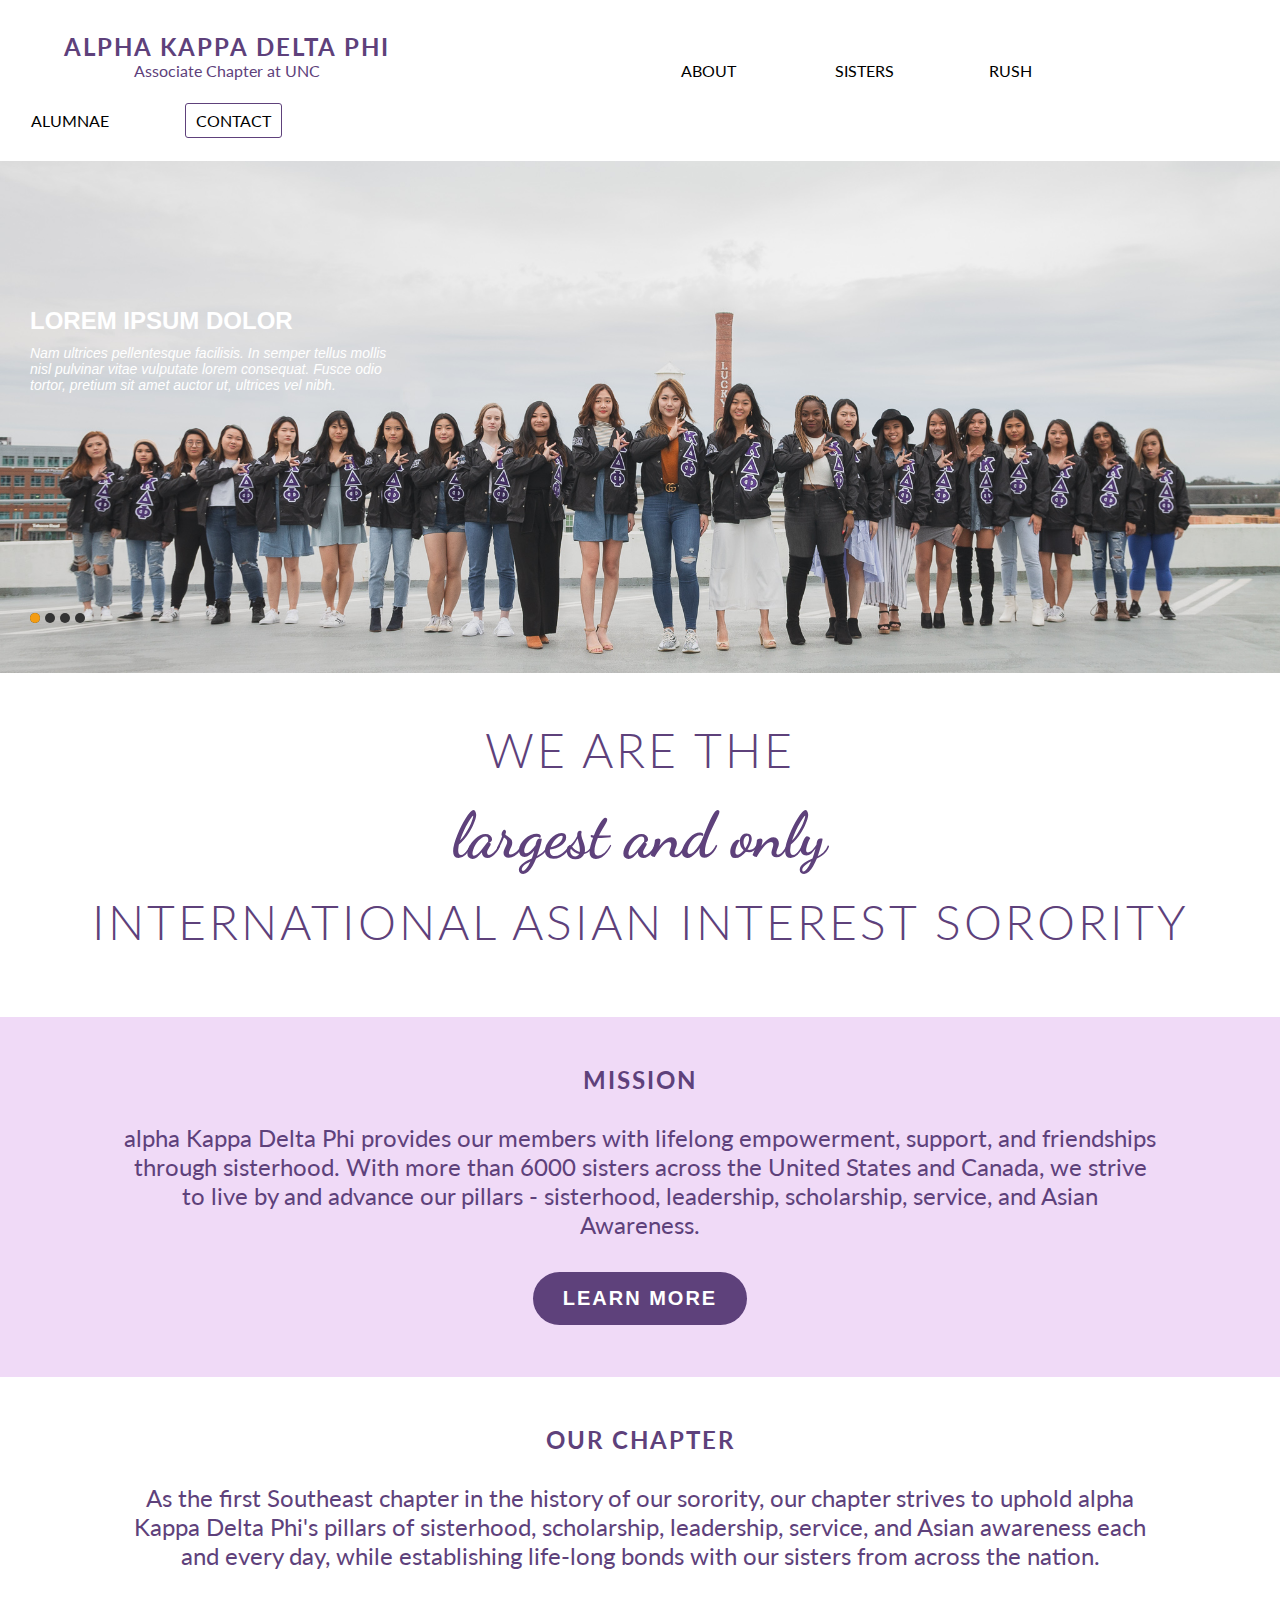
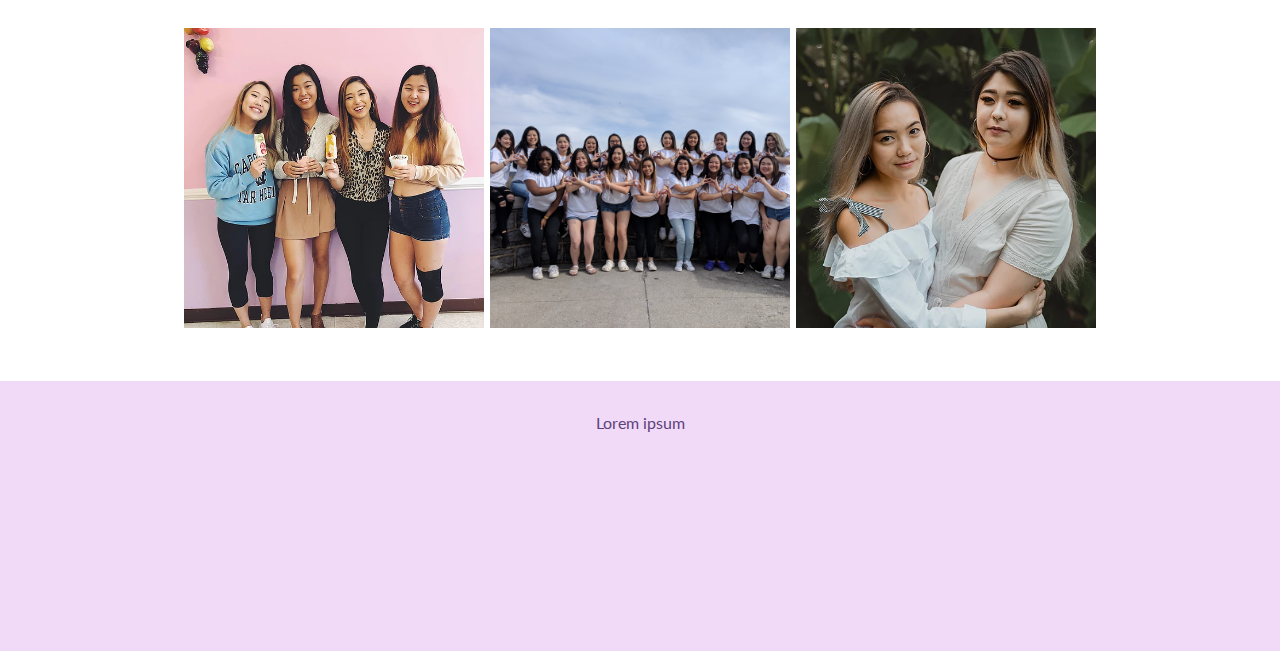
==== index.html @ 05ce0ec9 "First committ" ====
<!DOCTYPE html>
<html lang="en">

<head>
    <meta charset="utf-8">
    <meta name="viewport" content="width=device-width, initial-scale=1.0">
    <link rel="stylesheet" href="main.css">
    <link rel="stylesheet" href="https://use.fontawesome.com/releases/v5.8.1/css/all.css" integrity="sha384-50oBUHEmvpQ+1lW4y57PTFmhCaXp0ML5d60M1M7uH2+nqUivzIebhndOJK28anvf" crossorigin="anonymous">
    <link href='http://fonts.googleapis.com/css?family=Lato:100,300, 400, 700, 1000' rel='stylesheet' type='text/css'>
    <link rel="stylesheet" type="text/css" href="//fonts.googleapis.com/css?family=Dancing+Script" />
    <title>alpha Kappa Delta Phi international Sorority, Inc.</title>
</head>
<body>
    <ul class="menubar">
        <div class="title">
          <h3>ALPHA KAPPA DELTA PHI</h3>
          Associate Chapter at UNC
        </div>
        <li><a href="#">About</a>
          <ul class="dropdown_menu">
              <li><a href="#">History</a></li>
              <li><a href="#">Chapters</a></li>
              <li><a href="#">Pillars</a></li>
          </ul>
        </li>
        <li><a href="#">Sisters</a>
          <ul class="dropdown_menu">
              <li><a href="#">Cabinet</a></li>
              <li><a href="#">Active House</a></li>
              <li><a href="#">Roster</a></li>
          </ul>
        </li>
        <li><a href="#">Rush</a>

        </li>
    <li><a href="#">Alumnae</a>
    </li>
    <li><a href="#" class="contact">Contact</a></li>
    </ul>
<section>
  <!-- Slider -->
  <div id="slider">
        <div class="slides">
          <div class="slider">
            <div class="legend"></div>
            <div class="content">
              <div class="content-txt">
                <h2>Lorem ipsum dolor</h2>
                <p>Nam ultrices pellentesque facilisis. In semper tellus mollis nisl pulvinar vitae vulputate lorem consequat. Fusce odio tortor, pretium sit amet auctor ut, ultrices vel nibh.</p>
              </div>
            </div>
            <div class="image"> <img src="house 1.jpg"> </div>
          </div>
          <div class="slider">
            <div class="legend"></div>
            <div class="content">
              <div class="content-txt">
                <h2>Lorem ipsum dolor</h2>
                <p>Nam ultrices pellentesque facilisis. In semper tellus mollis nisl pulvinar vitae vulputate lorem consequat. Fusce odio tortor, pretium sit amet auctor ut, ultrices vel nibh.</p>
              </div>
            </div>
            <div class="image"> <img src="sisters 7.JPG"> </div>
          </div>
          <div class="slider">
            <div class="legend"></div>
            <div class="content">
              <div class="content-txt">
                <h2>Lorem ipsum dolor</h2>
                <p>Nam ultrices pellentesque facilisis. In semper tellus mollis nisl pulvinar vitae vulputate lorem consequat. Fusce odio tortor, pretium sit amet auctor ut, ultrices vel nibh.</p>
              </div>
            </div>
            <div class="image"> <img src="house 2.jpg"> </div>
          </div>
          <div class="slider">
            <div class="legend"></div>
            <div class="content">
              <div class="content-txt">
                <h2>Lorem ipsum dolor</h2>
                <p>Nam ultrices pellentesque facilisis. In semper tellus mollis nisl pulvinar vitae vulputate lorem consequat. Fusce odio tortor, pretium sit amet auctor ut, ultrices vel nibh.</p>
              </div>
            </div>
            <div class="image"> <img src="img/4.jpg"> </div>
          </div>
        </div>
        <div class="switch">
          <ul>
            <li>
              <div class="on"></div>
            </li>
            <li></li>
            <li></li>
            <li></li>
          </ul>
        </div>
      </div>
     </div> 
 </div>          
 </section>
    <div class="white">
        <div class="uppercase"><h1>we are the </h1><br></div>
        <h2>largest and only</h2> <br>
        <h1><div class="uppercase">international asian interest sorority </h1><br></div>
    </div>
    <div class="lavender">
        <h4>MISSION</h4> <br>
            <p>alpha Kappa Delta Phi provides our members with lifelong empowerment, support, and friendships through sisterhood. With more than 6000 sisters across the United States and Canada, we strive to live by and advance our pillars - sisterhood, leadership, scholarship, service, and Asian Awareness. </p>
            <br><button class="button"> <h3>LEARN MORE</h3> </button>
      </div>    
    
    <div class="white-content">
      <h4>OUR CHAPTER</h4><br>
      <p>As the first Southeast chapter in the history of our sorority, our chapter strives to uphold alpha Kappa Delta Phi's pillars of sisterhood, scholarship, leadership, service, and Asian awareness each and every day, while establishing life-long bonds with our sisters from across the nation.
      </p> <br><br>
        <img src="sisters 1.PNG" class="image-container">
        <img src="sisters 5.jpg" class="image-container">
        <img src="sisters 3.PNG" class="image-container">
    </div>

    <div class="footer">
      Lorem ipsum
    </div>




</body>

</html>
---- main.css ----
* {
    box-sizing: border-box;
  }

body {
    margin: 0; 
    font-family: Lato, Helvetica, sans-serif;
    color: #5E417B; 
}

.thin {
    font-weight: 100; 
}

.light {
    font-weight: 300; 
}

h1 {
    font-size: 3em;
    letter-spacing: 3px; 
    font-weight: 300;  
}

h2 {
    font-family: 'Dancing Script', script; 
    font-size: 4em; 
}

h3 {
    font-weight: bold; 
    text-decoration: uppercase;
    letter-spacing: 2px; 
    font-size: 1.5em; 
}

h4 {
  font-weight: bold;
  text-decoration: uppercase;
  letter-spacing: 2px;
  font-size: 1em; 
}


.grid-column-layout {
    display: grid;
    grid-template-columns: 1fr 1fr 1fr 1fr 1fr 1fr;
    grid-template-rows: 50px 50px 50px 50px 50px 50px;
} 

.title {
  text-align: center;
  display: inline-block;
  padding: 1em 17em 1em 3em; 


}

  /* basic styling for top-level menubar (ul element) */
  .menubar {
    background: white;
    padding: 1em;
  }
  
  /* basic styling for the li items in the unordered list */
  .menubar li {
    display: inline-block;
    width: 150px;
    padding: 15px;
    cursor: pointer;
    position: relative;
    box-sizing: border-box;
    text-transform: uppercase;

    
  }
  
  /* basic styling for top-level li elements that are also a elements */
  .menubar li a {
    color: black; 
    text-decoration: none;
  }
  
  /* changing the background color of top-level li elements green when it's hovered over 
  .menubar li:hover {
    background: darkslategray;
  }
  */
  
  /* changing the text color of a elements in the top-level menu when the li containing it is hovered over */
  .menubar li:hover a {
    color: #5E417B; 
  }
  
  /* default appearance of secondary ul/submenu elements (they're present but invisible); you can also do this with display: none; instead of visibility: hidden; */
  .menubar li ul {
    visibility: hidden;
    padding: 0;
    position: absolute;
    top: 49px;
    left: 0;
    z-index: 10;
  }
  
  /* hovering over submenu ul element switches its visibility value from hidden to visible; you can also do this with display: block; instead of visibility: visible; */
  .menubar li:hover ul {
    visibility: visible;
  }
  
  /* styling of submenu li elements */
  .menubar li ul li {
    background: white;
    display: block;
  }
  
  /* styling of submenu li elements that are also a elements */
  .menubar li ul li a { 
    white-space: nowrap;
  }
  
  /* changing the background color of an <li> element in the submenu when it's hovered over */
  .menubar li ul li:hover {
    background: thistle;
  }
  
  /* changing the text color of the <a> element when the li containing it is hovered over */
  .menubar li ul li:hover a {
   color: black;
  }
  
.contact {
  border: 1.5px solid #5E417B; 
  border-radius: 3px; 
  padding: 7px 10px 7px 10px; 
}


/* Gallery Slider */
/* Reset */
*{margin:0;padding:0;}

body{
  min-width:900px;
}

/* Slider */
#slider{
  width:100%;
  height:40vw;
  position:relative;
  overflow:hidden;
}
@keyframes load{
  from{left:-100%;}
  to{left:0;}
}
.slides{
  width:400%;
  top: -30%; 
  position:relative;
  -webkit-animation:slide 30s infinite;
  -moz-animation:slide 30s infinite;
  animation:slide 30s infinite;

}
.slider{
  width:25%;
  height:100%;
  float:left;
  position:relative;
  z-index:1;
  overflow:hidden;
}
.slide img{
  width:100%;
  height:100%;
}
.slide img{
  width:100%;
  height:100%;
}
.image{
  width:100%;
  height:100%;
}
.image img{
  width:100%;
  height:100%;
}



/* Contents */
.content{
  width:100%;
  height:100%;
  position:absolute;
  overflow:hidden;
}
.content-txt{
  width:400px;
  height:150px;
  float:left;
  position:relative;
  top:300px;
  -webkit-animation:content-s 7.5s infinite;
  -moz-animation:content-s 7.5s infinite;
  animation:content-s 7.5s infinite;
}
.content-txt h2{
  font-family:Arial;
  text-transform:uppercase;
  font-size:24px;
  color:#fff;
  text-align:left;
  margin-left:30px;
  padding-bottom:10px;
}
.content-txt p{
  font-family:arial;
  font-weight:normal;
  font-size:14px;
  font-style:italic;
  color:#fff;
  text-align:left;
  margin-left:30px;
}

/* Switch */
.switch{
  width:120px;
  height:10px;
  position:absolute;
  bottom:50px;
  z-index:99;
  left:30px;
}
.switch > ul{
  list-style:none;
}
.switch > ul > li{
  width:10px;
  height:10px;
  border-radius:50%;
  background:#333;
  float:left;
  margin-right:5px;
  cursor:pointer;
}
.switch ul{
  overflow:hidden;
}
.on{
  width:100%;
  height:100%;
  border-radius:50%;
  background:#f39c12;
  position:relative;
  -webkit-animation:on 30s infinite;
  -moz-animation:on 30s infinite;
  animation:on 30s infinite;
}

/* Animation */
@-webkit-keyframes slide{
  0%,100%{
    margin-left:0%;
  }
  21%{
    margin-left:0%;
  }
  25%{
    margin-left:-100%;
  }
  46%{
    margin-left:-100%;
  }
  50%{
    margin-left:-200%;
  }
  71%{
    margin-left:-200%;
  }
  75%{
    margin-left:-300%;
  }
  96%{
    margin-left:-300%;
  }
}
@-moz-keyframes slide{
  0%,100%{
    margin-left:0%;
  }
  21%{
    margin-left:0%;
  }
  25%{
    margin-left:-100%;
  }
  46%{
    margin-left:-100%;
  }
  50%{
    margin-left:-200%;
  }
  71%{
    margin-left:-200%;
  }
  75%{
    margin-left:-300%;
  }
  96%{
    margin-left:-300%;
  }
}
@keyframes slide{
  0%,100%{
    margin-left:0%;
  }
  21%{
    margin-left:0%;
  }
  25%{
    margin-left:-100%;
  }
  46%{
    margin-left:-100%;
  }
  50%{
    margin-left:-200%;
  }
  71%{
    margin-left:-200%;
  }
  75%{
    margin-left:-300%;
  }
  96%{
    margin-left:-300%;
  }
}

@-webkit-keyframes content-s{
  0%{left:-420px;}
  10%{left:0px;}
  30%{left:0px;}
  40%{left:0px;}
  50%{left:0px;}
  60%{left:0px;}
  70%{left:0;}
  80%{left:-420px;}
  90%{left:-420px;}
  100%{left:-420px;}
}
@-moz-keyframes content-s{
  0%{left:-420px;}
  10%{left:0px;}
  30%{left:0px;}
  40%{left:0px;}
  50%{left:0px;}
  60%{left:0px;}
  70%{left:0;}
  80%{left:-420px;}
  90%{left:-420px;}
  100%{left:-420px;}
}
@keyframes content-s{
  0%{left:-420px;}
  10%{left:20px;}
  15%{left:0px;}
  30%{left:0px;}
  40%{left:0px;}
  50%{left:0px;}
  60%{left:0px;}
  70%{left:0;}
  80%{left:-420px;}
  90%{left:-420px;}
  100%{left:-420px;}
}

@-webkit-keyframes on{
  0%,100%{
    margin-left:0%;
  }
  21%{
    margin-left:0%;
  }
  25%{
    margin-left:15px;
  }
  46%{
    margin-left:15px;
  }
  50%{
    margin-left:30px;
  }
  71%{
    margin-left:30px;
  }
  75%{
    margin-left:45px;
  }
  96%{
    margin-left:45px;
  }
}

@-moz-keyframes on{
  0%,100%{
    margin-left:0%;
  }
  21%{
    margin-left:0%;
  }
  25%{
    margin-left:15px;
  }
  46%{
    margin-left:15px;
  }
  50%{
    margin-left:30px;
  }
  71%{
    margin-left:30px;
  }
  75%{
    margin-left:45px;
  }
  96%{
    margin-left:45px;
  }
}

@keyframes on{
  0%,100%{
    margin-left:0%;
  }
  21%{
    margin-left:0%;
  }
  25%{
    margin-left:15px;
  }
  46%{
    margin-left:15px;
  }
  50%{
    margin-left:30px;
  }
  71%{
    margin-left:30px;
  }
  75%{
    margin-left:45px;
  }
  96%{
    margin-left:45px;
  }
}

/* main */
/* Reset */
a{text-decoration:none;color:inherit;}
html{width:100%;height:100%;}

/* Body */
body{
  background:#fff;
}

.lavender {
    background-color: #F0DAF7; 
    margin: 0;  
    width: 100vw; 
    text-align: center; 
    padding: 2em 5em 2em 5em; 
    font-size: 1.5em; 

}

.white-content {
  margin: 0;  
  width: 100vw; 
  text-align: center; 
  padding: 2em 5em 2em 5em; 
  font-size: 1.5em; 

}

.white {
    padding: 3em; 
    text-align: center; 
}

.uppercase {
    text-transform: uppercase; 

}

.button {
  background-color: #5E417B;
  border: none;
  color: white;
  padding: 15px 30px;
  text-align: center;
  text-decoration: none;
  display: inline-block;
  margin: 4px 5px;
  cursor: pointer;
  border-radius: 30px;
}

.image-container {
  width: 300px;
  height: 300px; 
  object-fit: cover; 
}

.footer {
  background-color: #F0DAF7; 
  margin: 0;  
  width: 100vw; 
  height: 30vh; 
  text-align: center; 
  padding: 2em 5em 2em 5em;  

}
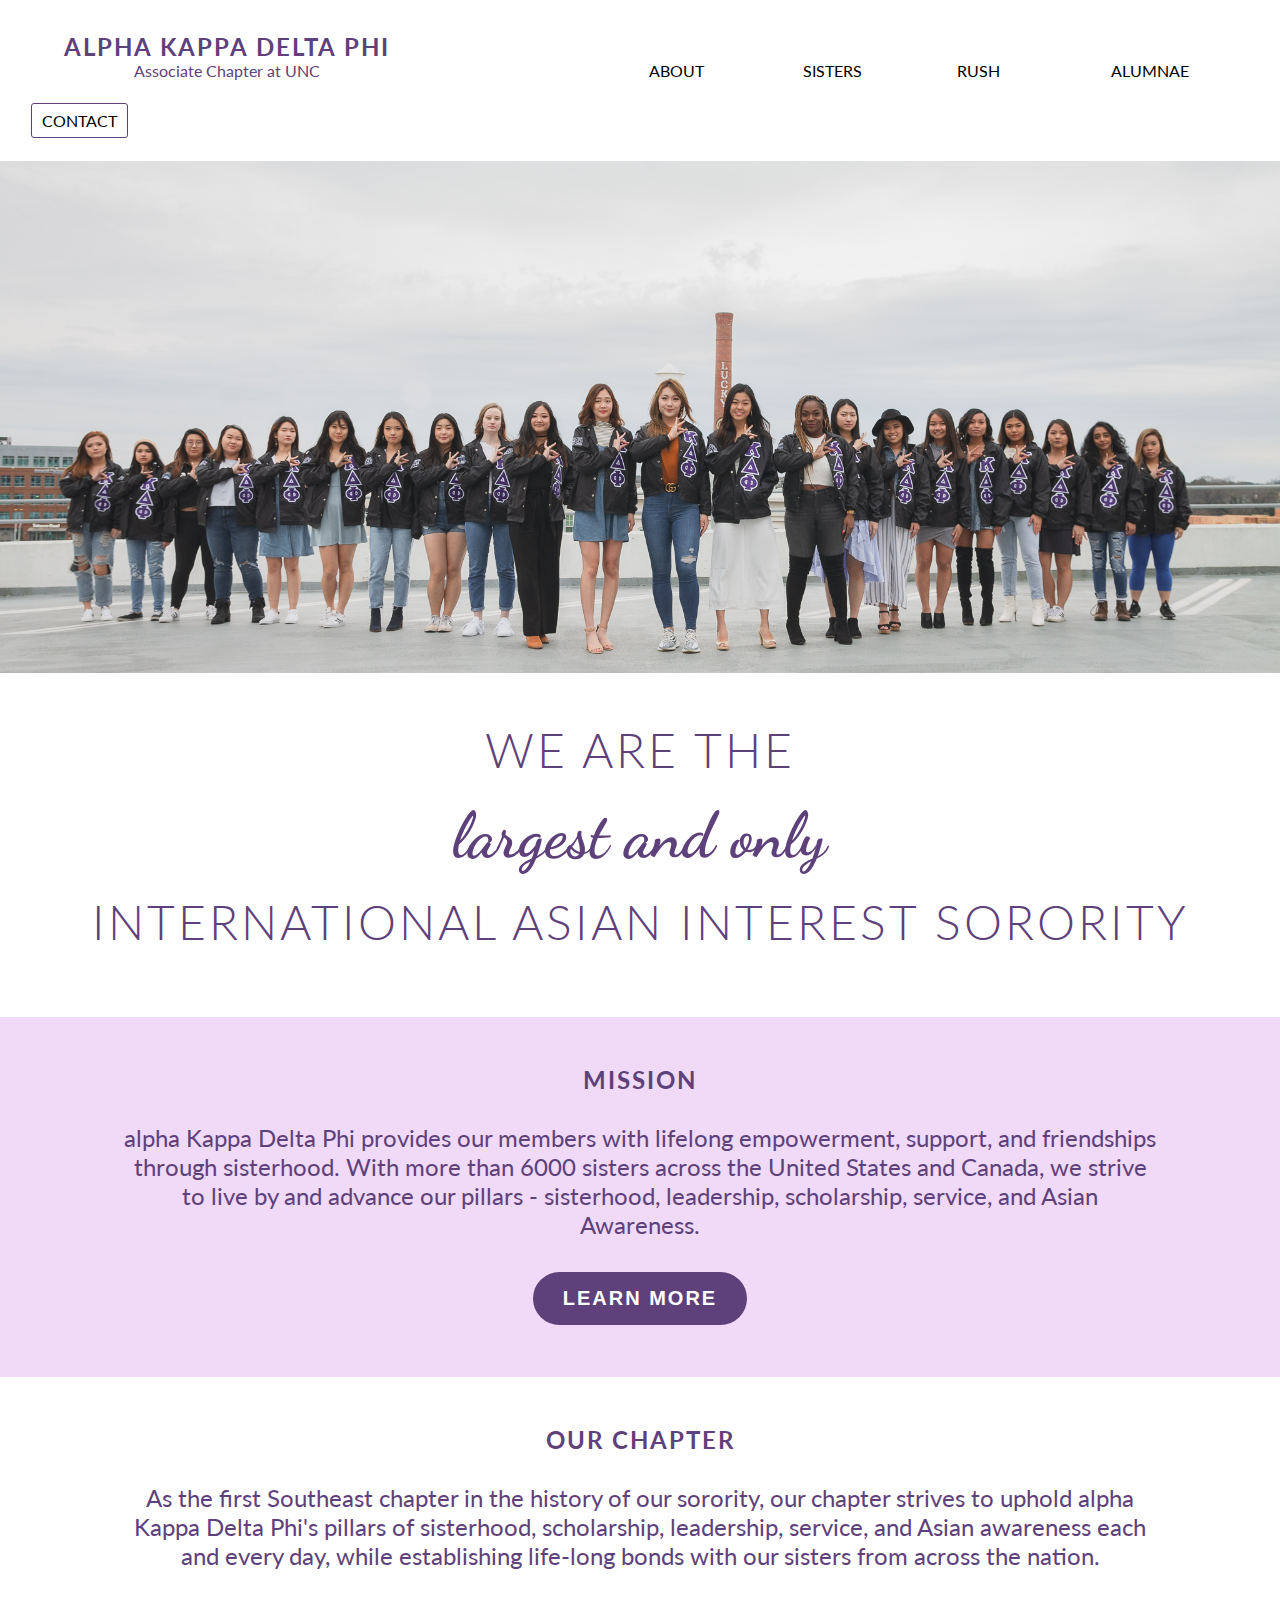
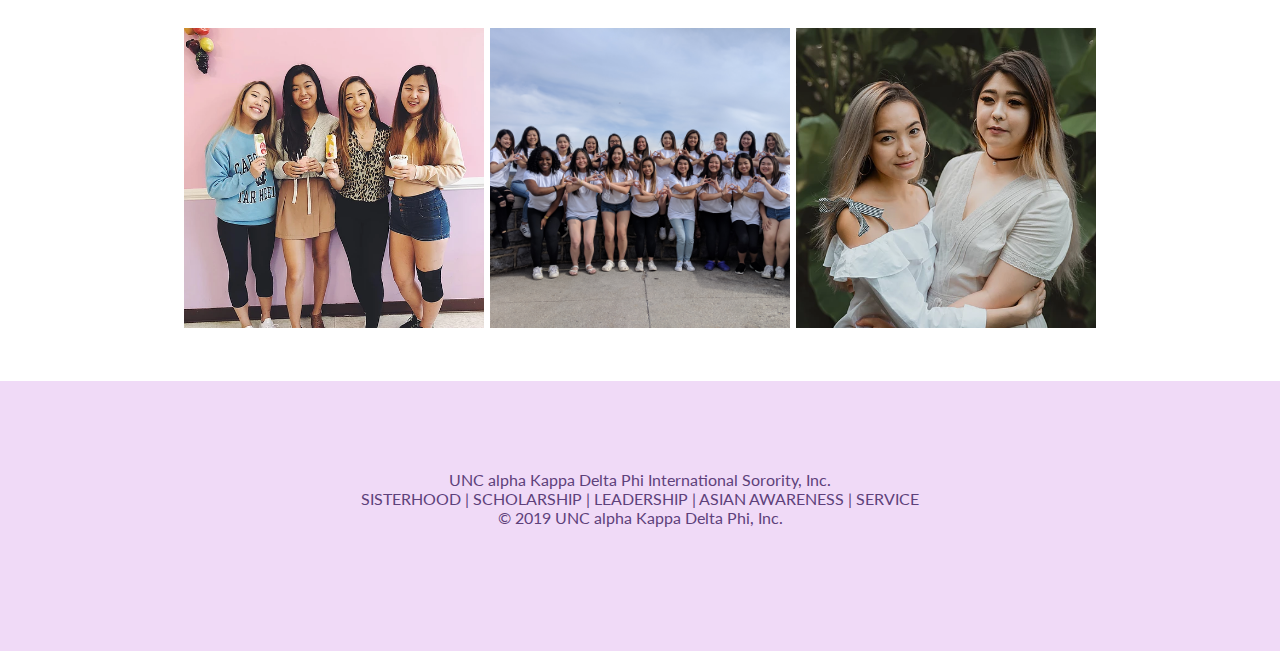
==== commit 2113e067: "alskdjf;alksdjf" ====
--- a/index.html
+++ b/index.html
@@ -18,16 +18,16 @@
         </div>
         <li><a href="#">About</a>
           <ul class="dropdown_menu">
-              <li><a href="#">History</a></li>
-              <li><a href="#">Chapters</a></li>
-              <li><a href="#">Pillars</a></li>
+              <li><a href="about/history.html">History</a></li>
+              <li><a href="about/pillars.html">Pillars</a></li>
+              <li><a href="about/chapters.html">Chapters</a></li>
           </ul>
         </li>
         <li><a href="#">Sisters</a>
           <ul class="dropdown_menu">
-              <li><a href="#">Cabinet</a></li>
-              <li><a href="#">Active House</a></li>
-              <li><a href="#">Roster</a></li>
+              <li><a href="sisters/cabinet.html">Cabinet</a></li>
+              <li><a href="sisters/active-house.html">Active House</a></li>
+              <li><a href="sisters/roster.html">Roster</a></li>
           </ul>
         </li>
         <li><a href="#">Rush</a>
@@ -45,9 +45,7 @@
             <div class="legend"></div>
             <div class="content">
               <div class="content-txt">
-                <h2>Lorem ipsum dolor</h2>
-                <p>Nam ultrices pellentesque facilisis. In semper tellus mollis nisl pulvinar vitae vulputate lorem consequat. Fusce odio tortor, pretium sit amet auctor ut, ultrices vel nibh.</p>
-              </div>
+                </div>
             </div>
             <div class="image"> <img src="house 1.jpg"> </div>
           </div>
@@ -55,8 +53,6 @@
             <div class="legend"></div>
             <div class="content">
               <div class="content-txt">
-                <h2>Lorem ipsum dolor</h2>
-                <p>Nam ultrices pellentesque facilisis. In semper tellus mollis nisl pulvinar vitae vulputate lorem consequat. Fusce odio tortor, pretium sit amet auctor ut, ultrices vel nibh.</p>
               </div>
             </div>
             <div class="image"> <img src="sisters 7.JPG"> </div>
@@ -65,9 +61,7 @@
             <div class="legend"></div>
             <div class="content">
               <div class="content-txt">
-                <h2>Lorem ipsum dolor</h2>
-                <p>Nam ultrices pellentesque facilisis. In semper tellus mollis nisl pulvinar vitae vulputate lorem consequat. Fusce odio tortor, pretium sit amet auctor ut, ultrices vel nibh.</p>
-              </div>
+               </div>
             </div>
             <div class="image"> <img src="house 2.jpg"> </div>
           </div>
@@ -75,17 +69,11 @@
             <div class="legend"></div>
             <div class="content">
               <div class="content-txt">
-                <h2>Lorem ipsum dolor</h2>
-                <p>Nam ultrices pellentesque facilisis. In semper tellus mollis nisl pulvinar vitae vulputate lorem consequat. Fusce odio tortor, pretium sit amet auctor ut, ultrices vel nibh.</p>
               </div>
             </div>
-            <div class="image"> <img src="img/4.jpg"> </div>
+            <div class="image"> <img src="spring 17.jpg"> </div>
           </div>
         </div>
-        <div class="switch">
-          <ul>
-            <li>
-              <div class="on"></div>
             </li>
             <li></li>
             <li></li>
@@ -116,8 +104,12 @@
         <img src="sisters 3.PNG" class="image-container">
     </div>
 
-    <div class="footer">
-      Lorem ipsum
+    <div class="footer"><br><br><br>
+      UNC alpha Kappa Delta Phi International Sorority, Inc. <br>
+      SISTERHOOD | SCHOLARSHIP | LEADERSHIP | ASIAN AWARENESS | SERVICE <br>
+      © 2019 UNC alpha Kappa Delta Phi, Inc.<br>
+  
+  
     </div>
 
 
--- a/main.css
+++ b/main.css
@@ -45,14 +45,13 @@
 .grid-column-layout {
     display: grid;
     grid-template-columns: 1fr 1fr 1fr 1fr 1fr 1fr;
-    grid-template-rows: 50px 50px 50px 50px 50px 50px;
+    grid-template-rows: 20vh 20vh 20vh 20vh 20vh;
 } 
 
 .title {
   text-align: center;
   display: inline-block;
-  padding: 1em 17em 1em 3em; 
-
+  padding: 1em 15em 1em 3em; 
 
 }
 
@@ -60,6 +59,7 @@
   .menubar {
     background: white;
     padding: 1em;
+  
   }
   
   /* basic styling for the li items in the unordered list */
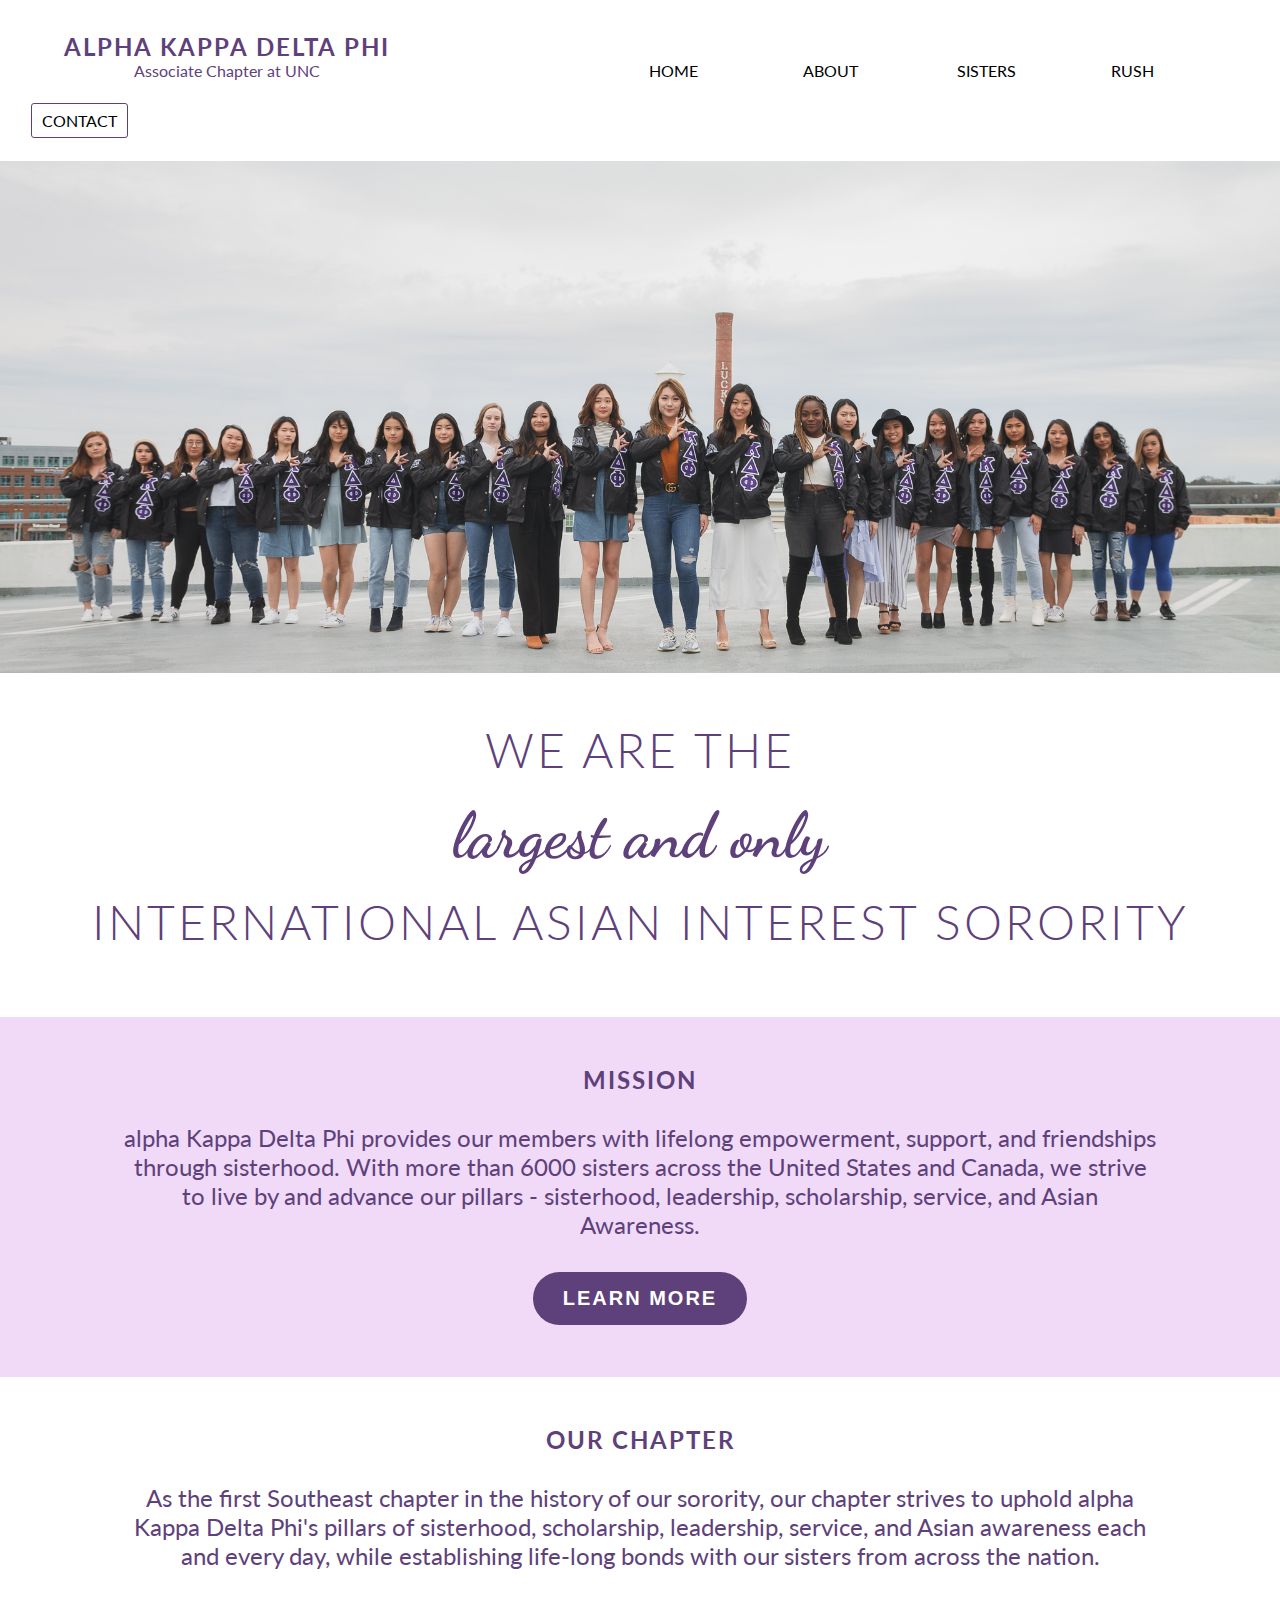
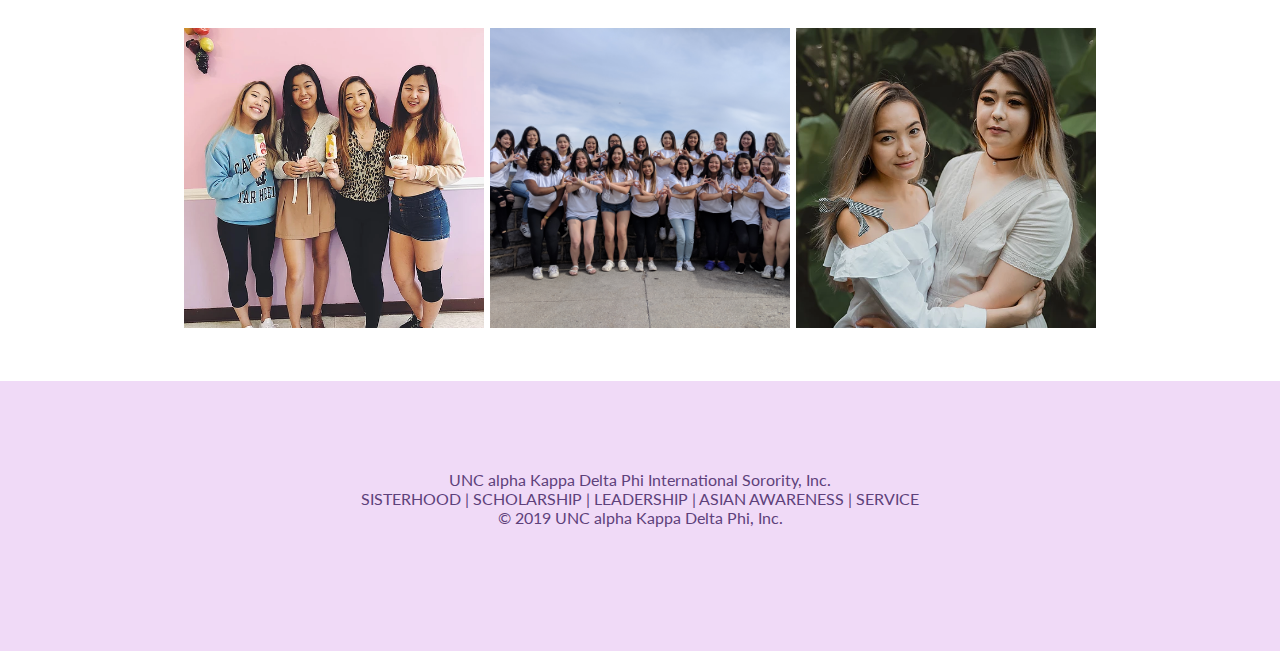
==== commit cbf063aa: "lkk" ====
--- a/index.html
+++ b/index.html
@@ -8,7 +8,7 @@
     <link rel="stylesheet" href="https://use.fontawesome.com/releases/v5.8.1/css/all.css" integrity="sha384-50oBUHEmvpQ+1lW4y57PTFmhCaXp0ML5d60M1M7uH2+nqUivzIebhndOJK28anvf" crossorigin="anonymous">
     <link href='http://fonts.googleapis.com/css?family=Lato:100,300, 400, 700, 1000' rel='stylesheet' type='text/css'>
     <link rel="stylesheet" type="text/css" href="//fonts.googleapis.com/css?family=Dancing+Script" />
-    <title>alpha Kappa Delta Phi international Sorority, Inc.</title>
+    <title>alpha Kappa Delta Phi International Sorority, Inc.</title>
 </head>
 <body>
     <ul class="menubar">
@@ -16,6 +16,8 @@
           <h3>ALPHA KAPPA DELTA PHI</h3>
           Associate Chapter at UNC
         </div>
+        <li><a href="index.html">Home</a>
+        </li>
         <li><a href="#">About</a>
           <ul class="dropdown_menu">
               <li><a href="about/history.html">History</a></li>
@@ -24,17 +26,12 @@
           </ul>
         </li>
         <li><a href="#">Sisters</a>
-          <ul class="dropdown_menu">
-              <li><a href="sisters/cabinet.html">Cabinet</a></li>
-              <li><a href="sisters/active-house.html">Active House</a></li>
-              <li><a href="sisters/roster.html">Roster</a></li>
-          </ul>
+
         </li>
         <li><a href="#">Rush</a>
 
         </li>
-    <li><a href="#">Alumnae</a>
-    </li>
+
     <li><a href="#" class="contact">Contact</a></li>
     </ul>
 <section>
@@ -92,7 +89,7 @@
     <div class="lavender">
         <h4>MISSION</h4> <br>
             <p>alpha Kappa Delta Phi provides our members with lifelong empowerment, support, and friendships through sisterhood. With more than 6000 sisters across the United States and Canada, we strive to live by and advance our pillars - sisterhood, leadership, scholarship, service, and Asian Awareness. </p>
-            <br><button class="button"> <h3>LEARN MORE</h3> </button>
+            <br><button class="button" href="history.html"> <h3>LEARN MORE</h3> </button>
       </div>    
     
     <div class="white-content">
